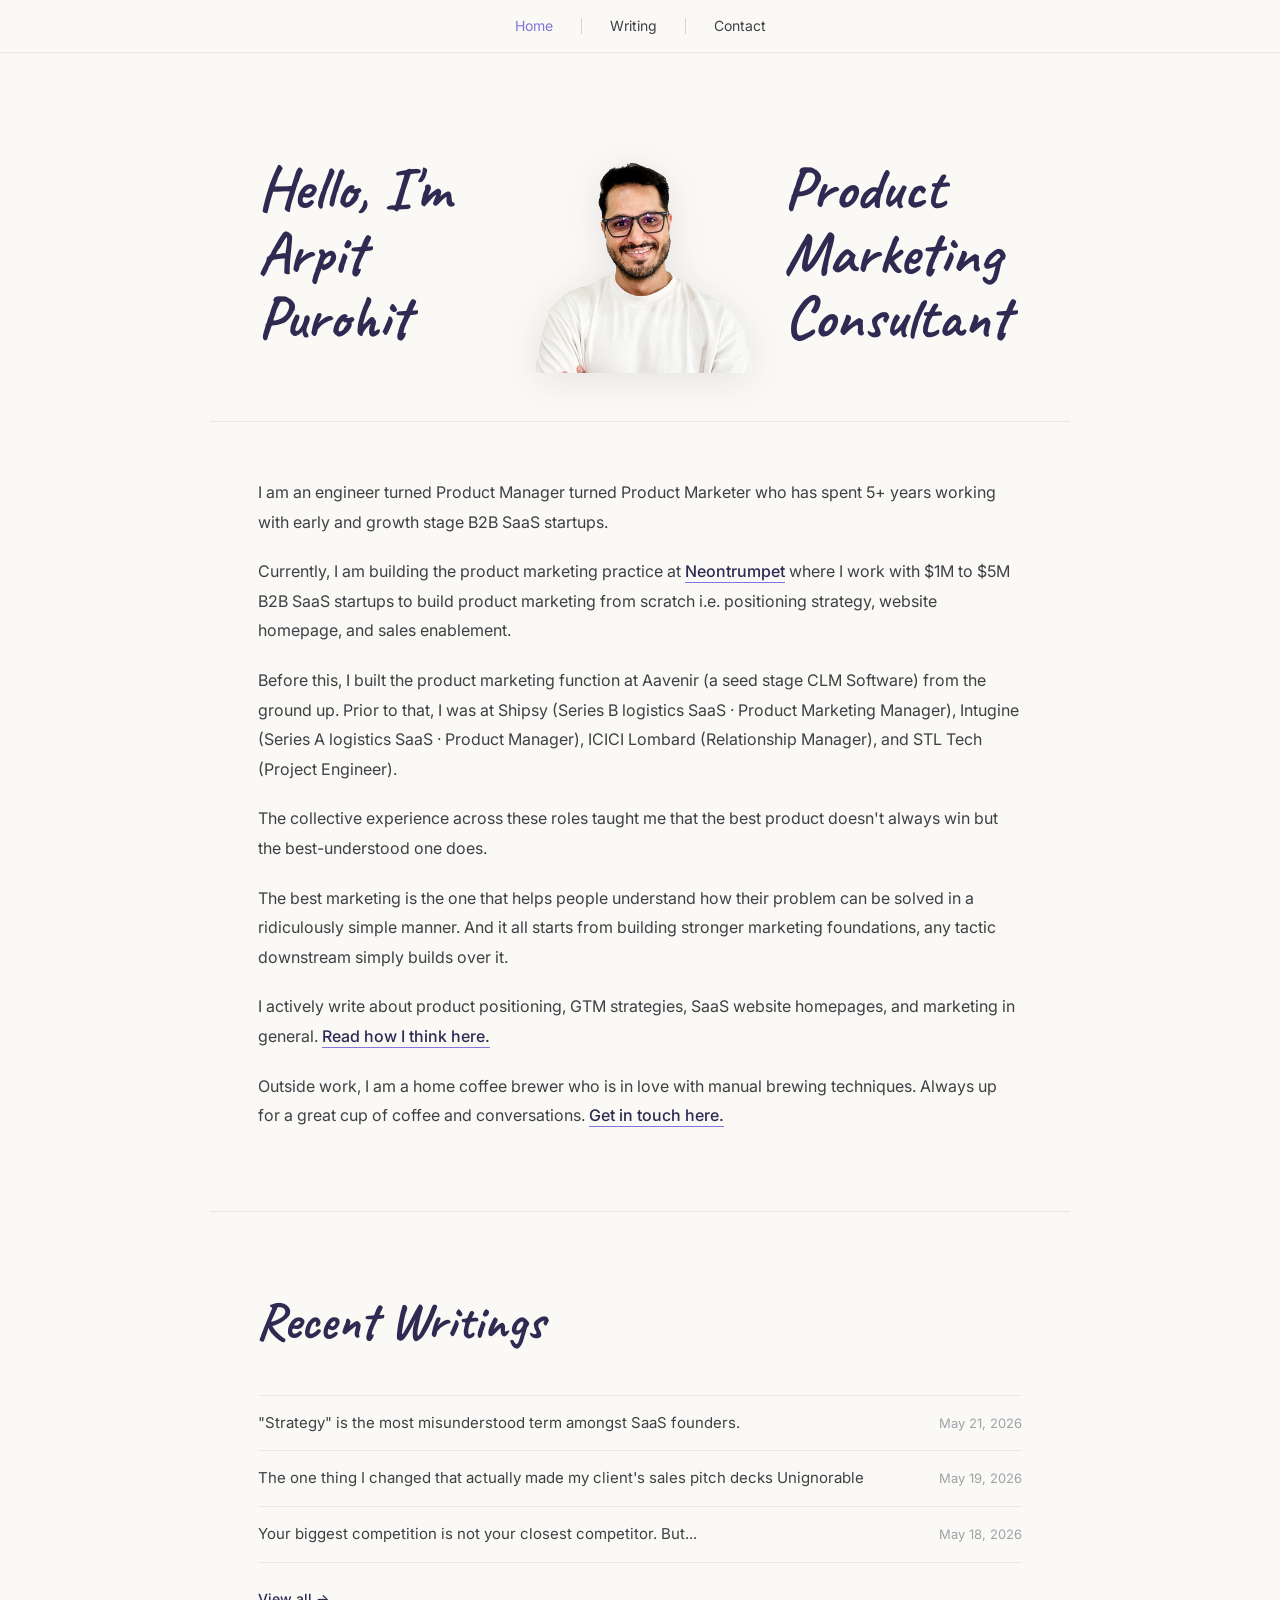
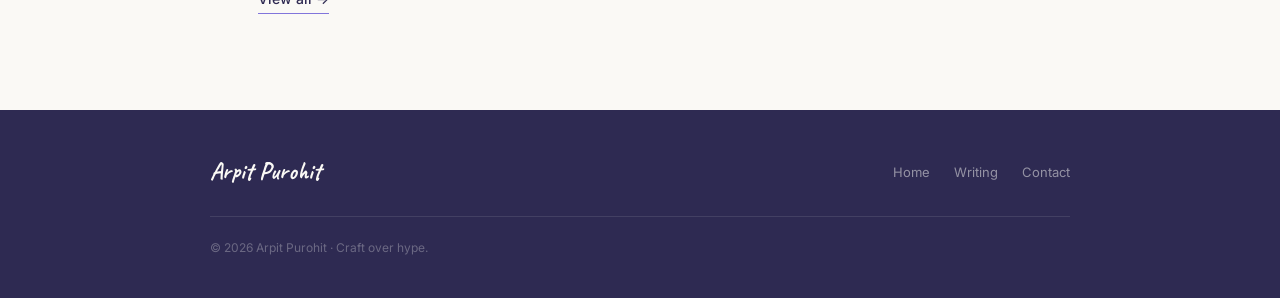
==== index.html @ 3bbecd88 "Update index.html" ====
<!DOCTYPE html>
<html lang="en">
<head>
  <meta charset="UTF-8"/>
  <meta name="viewport" content="width=device-width, initial-scale=1.0"/>
  <title>Arpit Purohit — Product Marketing Consultant</title>
  <meta name="description" content="Product Marketing Consultant helping $1M–$5M ARR B2B SaaS startups build product marketing from scratch."/>
  <link rel="preconnect" href="https://fonts.googleapis.com">
  <link rel="preconnect" href="https://fonts.gstatic.com" crossorigin>
  <link href="https://fonts.googleapis.com/css2?family=Inter:wght@400;500;600&display=swap" rel="stylesheet">
  <style>
    @font-face {
      font-family: 'Caveat';
      src: url('[data-uri]') format('truetype');
      font-weight: 700;
      font-style: normal;
    }

    *, *::before, *::after { margin: 0; padding: 0; box-sizing: border-box; }

    :root {
      --deep-violet:  #2E2A52;
      --dusty-violet: #8175DB;
      --lilac-mist:   #E8E5F9;
      --cream:        #FAF9F5;
      --stone:        #3F3F46;
      --mist-gray:    #A1A1AA;
      --ff-caveat:    'Caveat', cursive;
      --ff-body:      'Inter', sans-serif;
      --max-w:        860px;
      --pad:          clamp(20px, 5vw, 48px);
    }

    html { scroll-behavior: smooth; }

    body {
      background: var(--cream);
      color: var(--stone);
      font-family: var(--ff-body);
      font-size: 16px;
      line-height: 1.75;
      -webkit-font-smoothing: antialiased;
    }

    /* ── NAV ── */
    .site-nav {
      position: sticky;
      top: 0;
      z-index: 100;
      background: var(--cream);
      border-bottom: 1px solid rgba(46,42,82,0.1);
    }
    .nav-inner {
      max-width: var(--max-w);
      margin: 0 auto;
      padding: 0 var(--pad);
      height: 52px;
      display: flex;
      align-items: center;
      justify-content: center;
    }
    .nav-links {
      display: flex;
      list-style: none;
      align-items: center;
      gap: 0;
    }
    .nav-divider {
      width: 1px;
      height: 16px;
      background: rgba(46,42,82,0.18);
      flex-shrink: 0;
    }
    .nav-links li a {
      display: block;
      font-family: var(--ff-body);
      font-size: 14px;
      font-weight: 400;
      color: var(--stone);
      text-decoration: none;
      padding: 0 28px;
      height: 52px;
      line-height: 52px;
      transition: color 0.2s;
    }
    .nav-links li a:hover,
    .nav-links li a.active {
      color: var(--dusty-violet);
      background: none;
    }

    /* mobile nav */
    .nav-toggle {
      display: none;
      position: absolute;
      right: var(--pad);
      flex-direction: column;
      gap: 5px;
      cursor: pointer;
      background: none;
      border: none;
      padding: 8px;
    }
    .nav-toggle span {
      display: block;
      width: 20px;
      height: 2px;
      background: var(--deep-violet);
      border-radius: 2px;
      transition: transform .3s, opacity .3s;
    }
    .nav-toggle.open span:nth-child(1) { transform: translateY(7px) rotate(45deg); }
    .nav-toggle.open span:nth-child(2) { opacity: 0; }
    .nav-toggle.open span:nth-child(3) { transform: translateY(-7px) rotate(-45deg); }

    /* ── HERO ── */
    .hero {
      max-width: var(--max-w);
      margin: 0 auto;
      padding: clamp(48px,7vw,80px) var(--pad) clamp(32px,4vw,48px);
      display: grid;
      grid-template-columns: 1fr auto 1fr;
      gap: 24px;
      align-items: center;
    }
    .hero-left {
      align-self: center;
    }
    .hero-left h1 {
      font-family: var(--ff-caveat);
      font-size: clamp(44px, 5.5vw, 60px);
      font-weight: 700;
      color: var(--deep-violet);
      line-height: 1.08;
    }
    .hero-center {
      display: flex;
      flex-direction: column;
      align-items: center;
    }
    .hero-photo-wrap {
      width: clamp(180px, 24vw, 240px);
    }
    .hero-photo-wrap img {
      display: block;
      width: 100%;
      border-radius: 2px;
      filter: drop-shadow(0 6px 20px rgba(46,42,82,0.11));
    }
    .hero-right {
      text-align: left;
      align-self: center;
    }
    .hero-right h2 {
      font-family: var(--ff-caveat);
      font-size: clamp(44px, 5.5vw, 60px);
      font-weight: 700;
      color: var(--deep-violet);
      line-height: 1.08;
    }

    /* ── ABOUT ── */
    .about {
      max-width: var(--max-w);
      margin: 0 auto;
      padding: clamp(32px,5vw,56px) var(--pad) clamp(48px,7vw,80px);
    }
    .about p {
      font-family: var(--ff-body);
      font-size: clamp(14px, 1.6vw, 16px);
      color: var(--stone);
      line-height: 1.85;
      margin-bottom: 20px;
    }
    .about p:last-child { margin-bottom: 0; }
    .about a {
      color: var(--deep-violet);
      text-decoration: none;
      font-weight: 500;
      border-bottom: 1.5px solid var(--dusty-violet);
      padding-bottom: 1px;
      transition: color 0.2s;
    }
    .about a:hover { color: var(--dusty-violet); }
    .about strong {
      color: var(--deep-violet);
      font-weight: 600;
    }

    /* ── DIVIDER ── */
    .divider {
      max-width: var(--max-w);
      margin: 0 auto;
      padding: 0 var(--pad);
      border: none;
      border-top: 1px solid rgba(46,42,82,0.09);
    }

    /* ── RECENT WRITINGS ── */
    .recent {
      max-width: var(--max-w);
      margin: 0 auto;
      padding: clamp(40px,6vw,64px) var(--pad) clamp(56px,8vw,96px);
    }
    .recent-heading {
      font-family: var(--ff-caveat);
      font-size: clamp(36px, 5vw, 52px);
      font-weight: 700;
      color: var(--deep-violet);
      margin-bottom: 28px;
    }
    .recent-list { list-style: none; }
    .recent-item a {
      display: flex;
      align-items: baseline;
      justify-content: space-between;
      gap: 16px;
      padding: 16px 0;
      border-bottom: 1px solid rgba(46,42,82,0.08);
      text-decoration: none;
      transition: color 0.2s;
    }
    .recent-item:first-child a { border-top: 1px solid rgba(46,42,82,0.08); }
    .recent-item a:hover .recent-title { color: var(--dusty-violet); }
    .recent-title {
      font-family: var(--ff-body);
      font-size: clamp(13px,1.5vw,15px);
      color: var(--stone);
      line-height: 1.5;
      flex: 1;
      transition: color 0.2s;
    }
    .recent-date {
      font-family: var(--ff-body);
      font-size: 13px;
      color: var(--mist-gray);
      white-space: nowrap;
      flex-shrink: 0;
    }
    .view-all {
      display: inline-flex;
      align-items: center;
      gap: 8px;
      margin-top: 24px;
      font-family: var(--ff-body);
      font-size: 14px;
      font-weight: 500;
      color: var(--deep-violet);
      text-decoration: none;
      border-bottom: 1.5px solid var(--dusty-violet);
      padding-bottom: 2px;
      transition: color 0.2s;
    }
    .view-all:hover { color: var(--dusty-violet); }

    /* ── FOOTER ── */
    .site-footer {
      background: var(--deep-violet);
      padding: 40px var(--pad);
    }
    .footer-inner {
      max-width: var(--max-w);
      margin: 0 auto;
      display: flex;
      align-items: center;
      justify-content: space-between;
      flex-wrap: wrap;
      gap: 16px;
    }
    .footer-name {
      font-family: var(--ff-caveat);
      font-size: 24px;
      font-weight: 700;
      color: var(--cream);
      text-decoration: none;
    }
    .footer-links {
      display: flex;
      gap: 24px;
      list-style: none;
    }
    .footer-links a {
      font-size: 13px;
      color: rgba(250,249,245,0.5);
      text-decoration: none;
      transition: color 0.2s;
    }
    .footer-links a:hover { color: var(--cream); }
    .footer-copy {
      width: 100%;
      padding-top: 20px;
      margin-top: 8px;
      border-top: 1px solid rgba(250,249,245,0.1);
      font-size: 12px;
      color: rgba(250,249,245,0.3);
    }

    /* ── ANIMATIONS ── */
    @keyframes fadeUp {
      from { opacity: 0; transform: translateY(20px); }
      to   { opacity: 1; transform: translateY(0); }
    }
    .fu { animation: fadeUp 0.6s ease both; }
    .fu-1 { animation-delay: 0.05s; }
    .fu-2 { animation-delay: 0.15s; }
    .fu-3 { animation-delay: 0.28s; }
    .fu-4 { animation-delay: 0.42s; }

    /* ── RESPONSIVE ── */
    @media (max-width: 640px) {
      .nav-toggle { display: flex; }
      .nav-inner { justify-content: center; }
      .nav-links {
        display: none;
        position: fixed;
        inset: 52px 0 0 0;
        background: var(--cream);
        flex-direction: column;
        align-items: center;
        justify-content: center;
        gap: 0;
      }
      .nav-links.open { display: flex; }
      .nav-divider { display: none; }
      .nav-links li a {
        font-size: 18px;
        padding: 18px 48px;
        height: auto;
        line-height: 1.4;
        width: 100%;
        text-align: center;
      }
      .hero {
        grid-template-columns: 1fr;
        text-align: center;
        gap: 32px;
      }
      .hero-right { text-align: center; }
      .hero-center { order: -1; }
      .hero-photo-wrap { width: clamp(160px, 50vw, 220px); margin: 0 auto; }
    }
  </style>
</head>
<body>

<!-- NAV -->
<nav class="site-nav">
  <div class="nav-inner">
    <button class="nav-toggle" id="navToggle" aria-label="Menu">
      <span></span><span></span><span></span>
    </button>
    <ul class="nav-links" id="navLinks">
      <li><a href="index.html" class="active">Home</a></li>
      <span class="nav-divider" aria-hidden="true"></span>
      <li><a href="writing.html">Writing</a></li>
      <span class="nav-divider" aria-hidden="true"></span>
      <li><a href="contact.html">Contact</a></li>
    </ul>
  </div>
</nav>

<!-- HERO -->
<div class="hero">
  <div class="hero-left fu fu-1">
    <h1>Hello, I'm<br>Arpit Purohit</h1>
  </div>
  <div class="hero-center fu fu-2">
    <div class="hero-photo-wrap">
      <img src="[data-uri]" alt="Arpit Purohit"/>
    </div>
  </div>
  <div class="hero-right fu fu-3">
    <h2>Product<br>Marketing<br>Consultant</h2>
  </div>
</div>

<hr class="divider"/>

<!-- ABOUT -->
<div class="about fu fu-4">
  <p>I am an engineer turned Product Manager turned Product Marketer who has spent 5+ years working with early and growth stage B2B SaaS startups.</p>
  <p>Currently, I am building the product marketing practice at <a href="https://neontrumpet.com/" target="_blank" style="color:var(--deep-violet);border-bottom:1.5px solid var(--dusty-violet);text-decoration:none;padding-bottom:1px;">Neontrumpet</a> where I work with $1M to $5M B2B SaaS startups to build product marketing from scratch i.e. positioning strategy, website homepage, and sales enablement.</p>
  <p>Before this, I built the product marketing function at Aavenir (a seed stage CLM Software) from the ground up. Prior to that, I was at Shipsy (Series B logistics SaaS &middot; Product Marketing Manager), Intugine (Series A logistics SaaS &middot; Product Manager), ICICI Lombard (Relationship Manager), and STL Tech (Project Engineer).</p>
  <p>The collective experience across these roles taught me that the best product doesn't always win but the best-understood one does.</p>
  <p>The best marketing is the one that helps people understand how their problem can be solved in a ridiculously simple manner. And it all starts from building stronger marketing foundations, any tactic downstream simply builds over it.</p>
  <p>I actively write about product positioning, GTM strategies, SaaS website homepages, and marketing in general. <a href="writing.html">Read how I think here.</a></p>
  <p>Outside work, I am a home coffee brewer who is in love with manual brewing techniques. Always up for a great cup of coffee and conversations. <a href="contact.html">Get in touch here.</a></p>
</div>

<hr class="divider"/>

<!-- RECENT WRITINGS -->
<div class="recent">
  <div class="recent-heading">Recent Writings</div>
  <ul class="recent-list" id="recentList">
    <li class="recent-item" style="border:none;">
      <span class="recent-title" style="color:var(--mist-gray);font-size:13px;">Loading...</span>
    </li>
  </ul>
  <a href="writing.html" class="view-all">View all &#8594;</a>
</div>

<!-- FOOTER -->
<footer class="site-footer">
  <div class="footer-inner">
    <a href="index.html" class="footer-name">Arpit Purohit</a>
    <ul class="footer-links">
      <li><a href="index.html">Home</a></li>
      <li><a href="writing.html">Writing</a></li>
      <li><a href="contact.html">Contact</a></li>
    </ul>
    <div class="footer-copy">© 2026 Arpit Purohit &middot; Craft over hype.</div>
  </div>
</footer>

<script>
  // Nav toggle
  const toggle = document.getElementById('navToggle');
  const links  = document.getElementById('navLinks');
  if (toggle) {
    toggle.addEventListener('click', () => {
      toggle.classList.toggle('open');
      links.classList.toggle('open');
    });
    links.querySelectorAll('a').forEach(a => {
      a.addEventListener('click', () => {
        toggle.classList.remove('open');
        links.classList.remove('open');
      });
    });
  }

  // Load 3 latest posts dynamically
  function slugify(title, index) {
    return title.toLowerCase().replace(/[^a-z0-9]+/g, '-').replace(/(^-|-$)/g, '') + '-' + index;
  }

  async function loadRecentPosts() {
    try {
      const res = await fetch('posts.json');
      const posts = await res.json();
      // Sort by date descending
      posts.sort((a, b) => new Date(b.Date) - new Date(a.Date));
      const top3 = posts.slice(0, 3);
      const list = document.getElementById('recentList');
      list.innerHTML = top3.map((p, i) => {
        const slug = slugify(p['Post Title'] || '', i);
        return `<li class="recent-item">
          <a href="post.html?id=${encodeURIComponent(slug)}">
            <span class="recent-title">${p['Post Title'] || ''}</span>
            <span class="recent-date">${p.Date || ''}</span>
          </a>
        </li>`;
      }).join('');
      // Cache for post page
      sessionStorage.setItem('ap_posts', JSON.stringify(posts));
    } catch(e) {
      document.getElementById('recentList').innerHTML =
        '<li class="recent-item"><span class="recent-title" style="color:var(--mist-gray)">Could not load posts.</span></li>';
    }
  }

  loadRecentPosts();
</script>

</body>
</html>
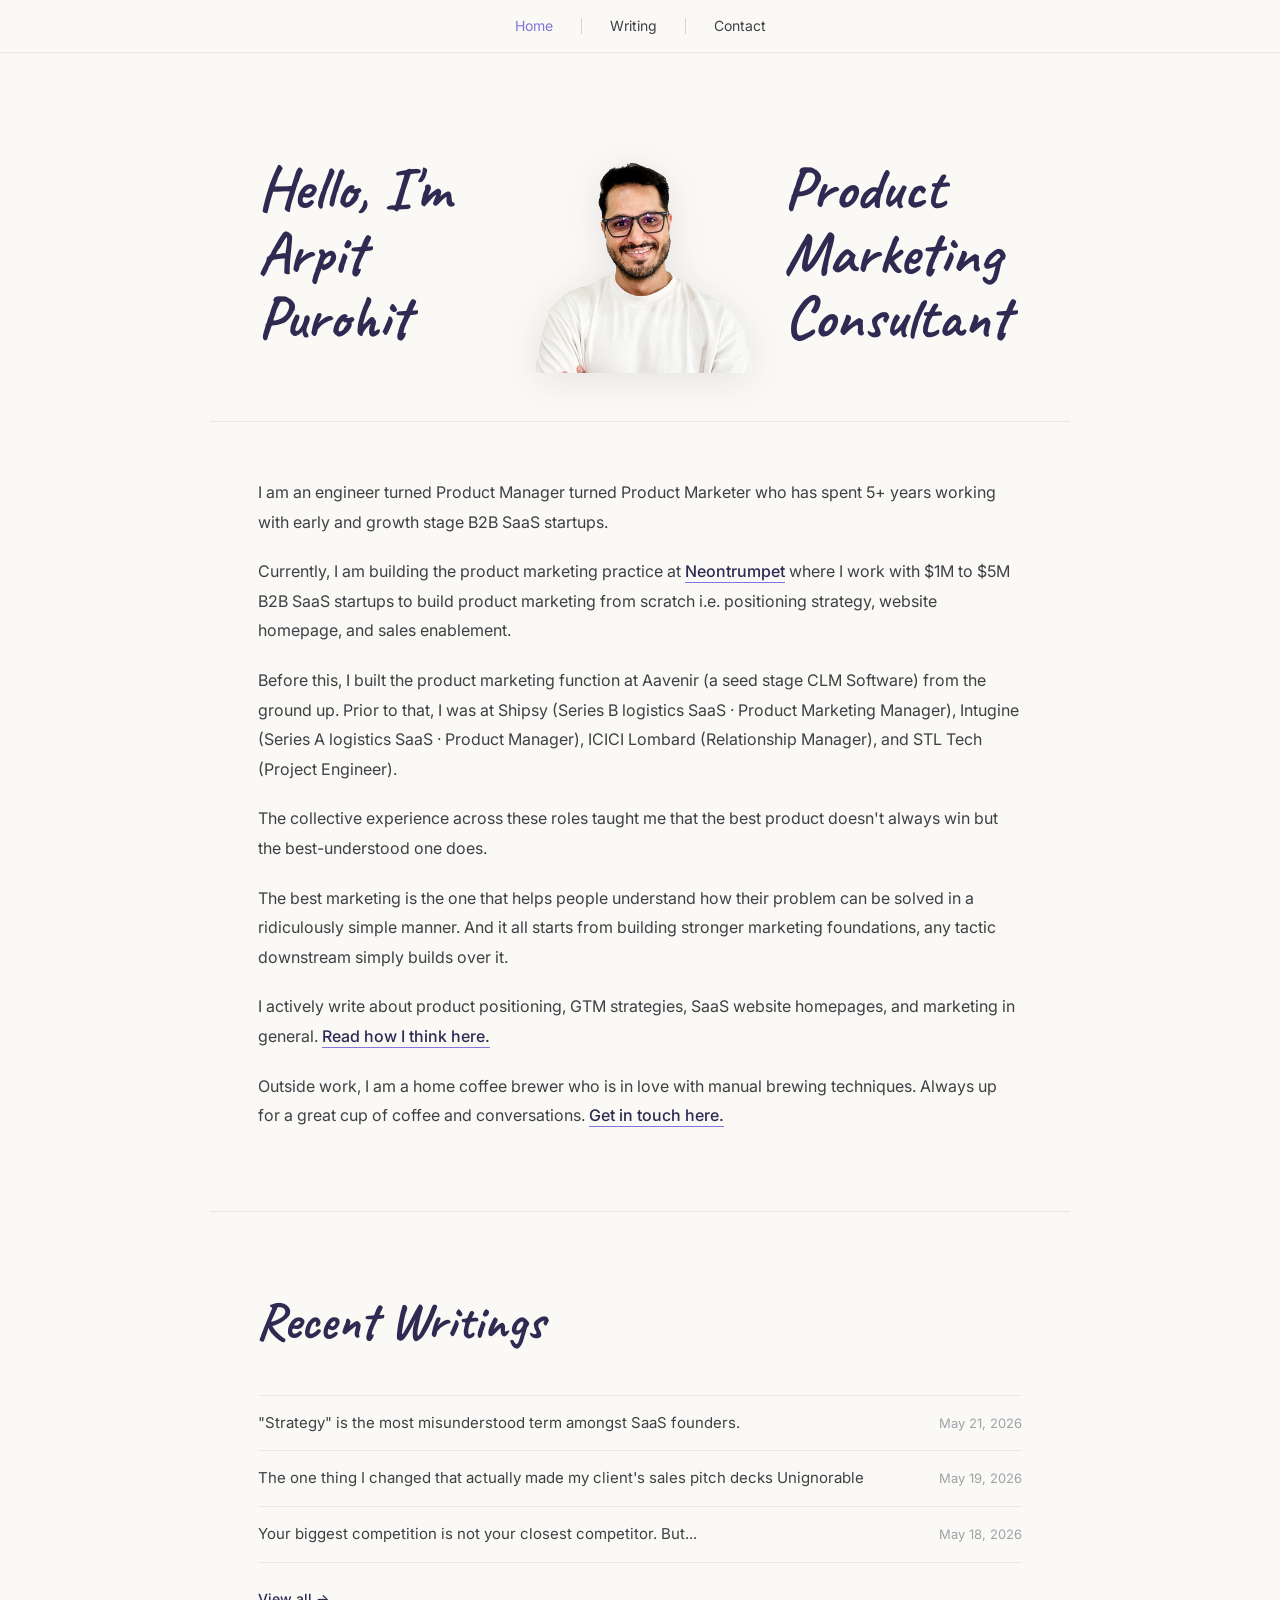
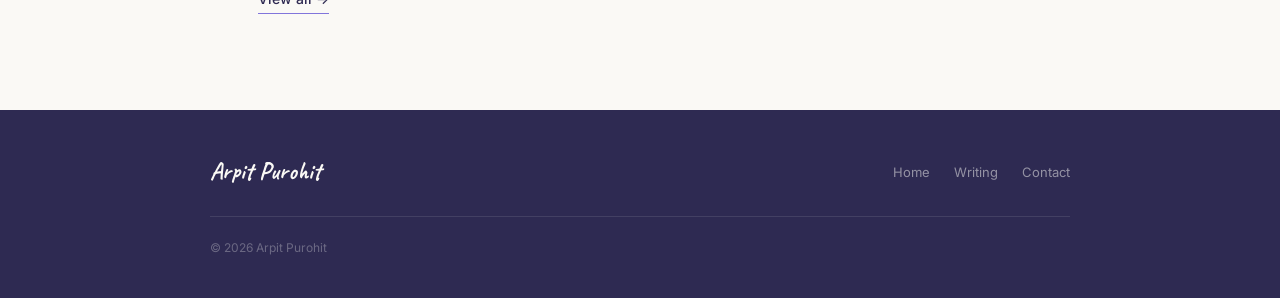
==== commit c8273830: "Update index.html" ====
--- a/index.html
+++ b/index.html
@@ -409,7 +409,7 @@
       <li><a href="writing.html">Writing</a></li>
       <li><a href="contact.html">Contact</a></li>
     </ul>
-    <div class="footer-copy">© 2026 Arpit Purohit &middot; Craft over hype.</div>
+    <div class="footer-copy">© 2026 Arpit Purohit </div>
   </div>
 </footer>
 
@@ -431,9 +431,9 @@
   }
 
   // Load 3 latest posts dynamically
-  function slugify(title, index) {
-    return title.toLowerCase().replace(/[^a-z0-9]+/g, '-').replace(/(^-|-$)/g, '') + '-' + index;
-  }
+  function slugify(title) {
+  return title.toLowerCase().replace(/[^a-z0-9]+/g, '-').replace(/(^-|-$)/g, '');
+}
 
   async function loadRecentPosts() {
     try {
@@ -444,7 +444,7 @@
       const top3 = posts.slice(0, 3);
       const list = document.getElementById('recentList');
       list.innerHTML = top3.map((p, i) => {
-        const slug = slugify(p['Post Title'] || '', i);
+        const slug = slugify(p['Post Title'] || '');
         return `<li class="recent-item">
           <a href="post.html?id=${encodeURIComponent(slug)}">
             <span class="recent-title">${p['Post Title'] || ''}</span>
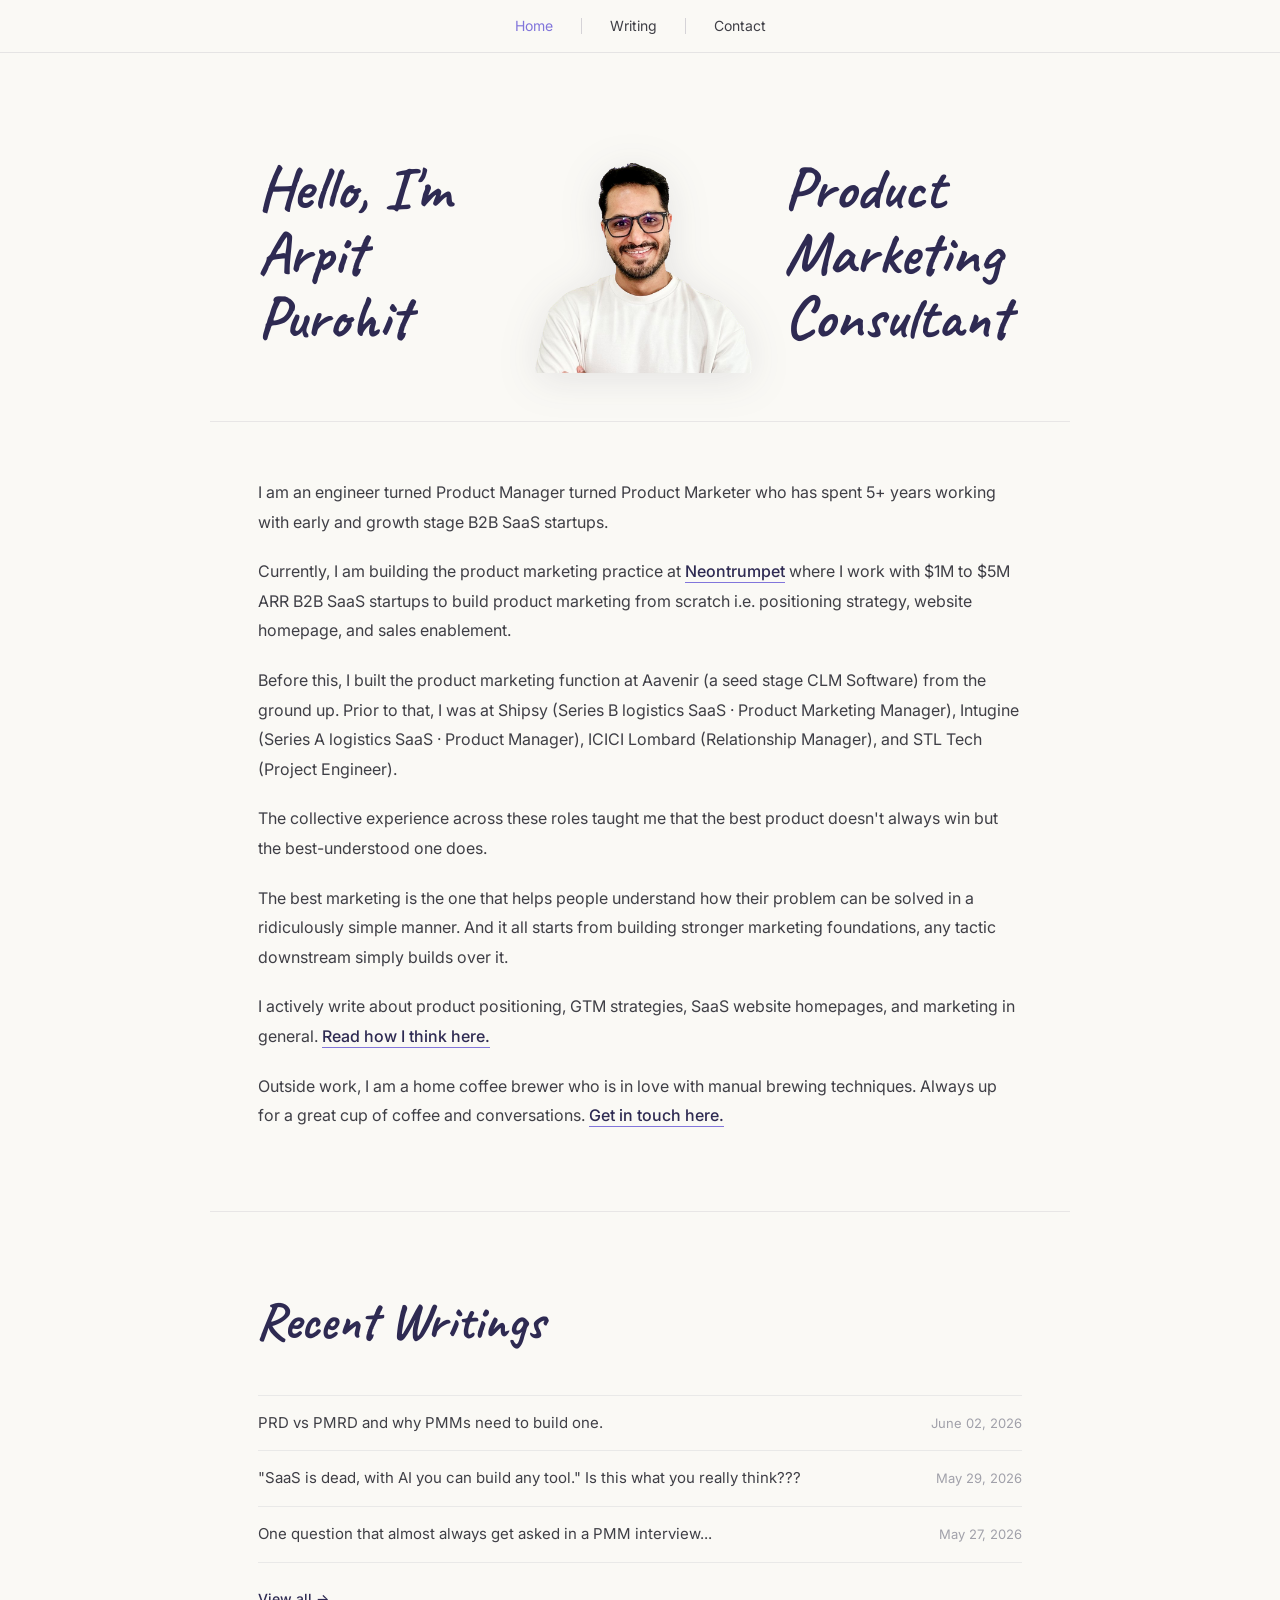
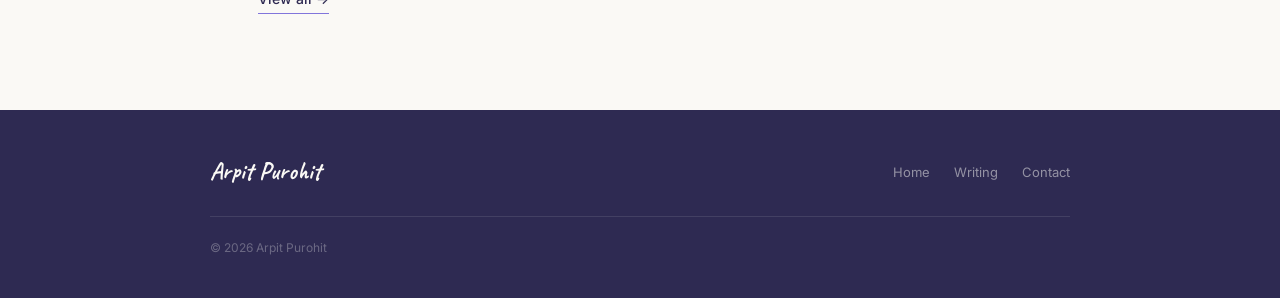
==== commit fcf06142: "Update index.html" ====
--- a/index.html
+++ b/index.html
@@ -308,28 +308,8 @@
 
     /* ── RESPONSIVE ── */
     @media (max-width: 640px) {
-      .nav-toggle { display: flex; }
-      .nav-inner { justify-content: center; }
-      .nav-links {
-        display: none;
-        position: fixed;
-        inset: 52px 0 0 0;
-        background: var(--cream);
-        flex-direction: column;
-        align-items: center;
-        justify-content: center;
-        gap: 0;
-      }
-      .nav-links.open { display: flex; }
-      .nav-divider { display: none; }
-      .nav-links li a {
-        font-size: 18px;
-        padding: 18px 48px;
-        height: auto;
-        line-height: 1.4;
-        width: 100%;
-        text-align: center;
-      }
+      .nav-toggle { display: none; }
+      .nav-links li a { padding: 0 16px; font-size: 13px; }
       .hero {
         grid-template-columns: 1fr;
         text-align: center;
@@ -379,7 +359,7 @@
 <!-- ABOUT -->
 <div class="about fu fu-4">
   <p>I am an engineer turned Product Manager turned Product Marketer who has spent 5+ years working with early and growth stage B2B SaaS startups.</p>
-  <p>Currently, I am building the product marketing practice at <a href="https://neontrumpet.com/" target="_blank" style="color:var(--deep-violet);border-bottom:1.5px solid var(--dusty-violet);text-decoration:none;padding-bottom:1px;">Neontrumpet</a> where I work with $1M to $5M B2B SaaS startups to build product marketing from scratch i.e. positioning strategy, website homepage, and sales enablement.</p>
+  <p>Currently, I am building the product marketing practice at <a href="https://neontrumpet.com/" target="_blank" style="color:var(--deep-violet);border-bottom:1.5px solid var(--dusty-violet);text-decoration:none;padding-bottom:1px;">Neontrumpet</a> where I work with $1M to $5M ARR B2B SaaS startups to build product marketing from scratch i.e. positioning strategy, website homepage, and sales enablement.</p>
   <p>Before this, I built the product marketing function at Aavenir (a seed stage CLM Software) from the ground up. Prior to that, I was at Shipsy (Series B logistics SaaS &middot; Product Marketing Manager), Intugine (Series A logistics SaaS &middot; Product Manager), ICICI Lombard (Relationship Manager), and STL Tech (Project Engineer).</p>
   <p>The collective experience across these roles taught me that the best product doesn't always win but the best-understood one does.</p>
   <p>The best marketing is the one that helps people understand how their problem can be solved in a ridiculously simple manner. And it all starts from building stronger marketing foundations, any tactic downstream simply builds over it.</p>
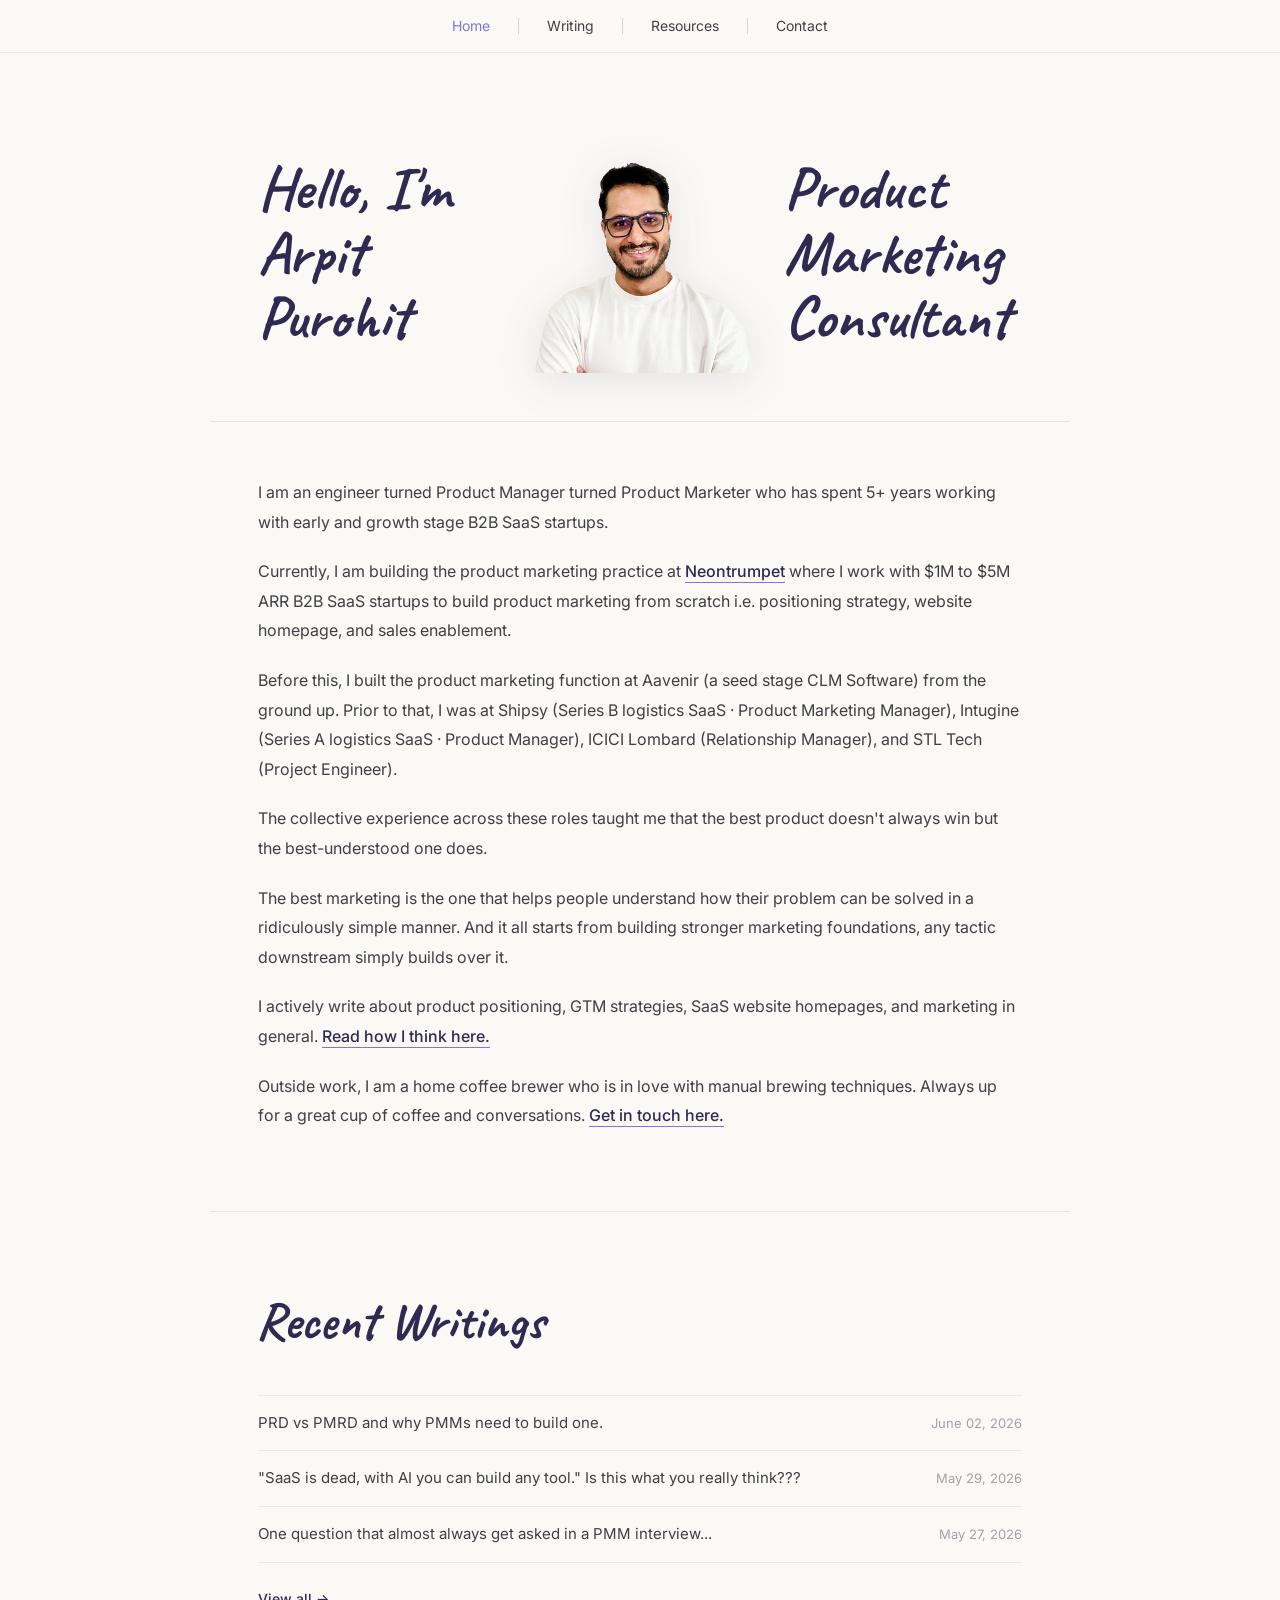
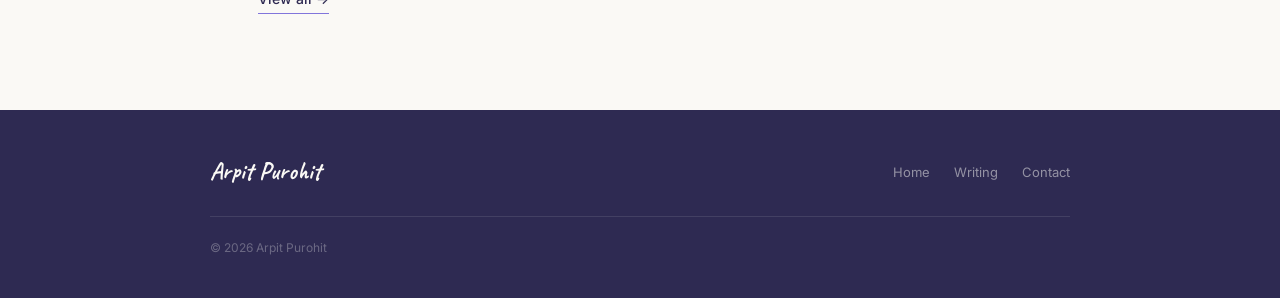
==== commit c0474b95: "Update index.html" ====
--- a/index.html
+++ b/index.html
@@ -333,6 +333,8 @@
       <li><a href="index.html" class="active">Home</a></li>
       <span class="nav-divider" aria-hidden="true"></span>
       <li><a href="writing.html">Writing</a></li>
+      <span class="nav-divider" aria-hidden="true"></span>
+      <li><a href="resources.html">Resources</a></li>
       <span class="nav-divider" aria-hidden="true"></span>
       <li><a href="contact.html">Contact</a></li>
     </ul>
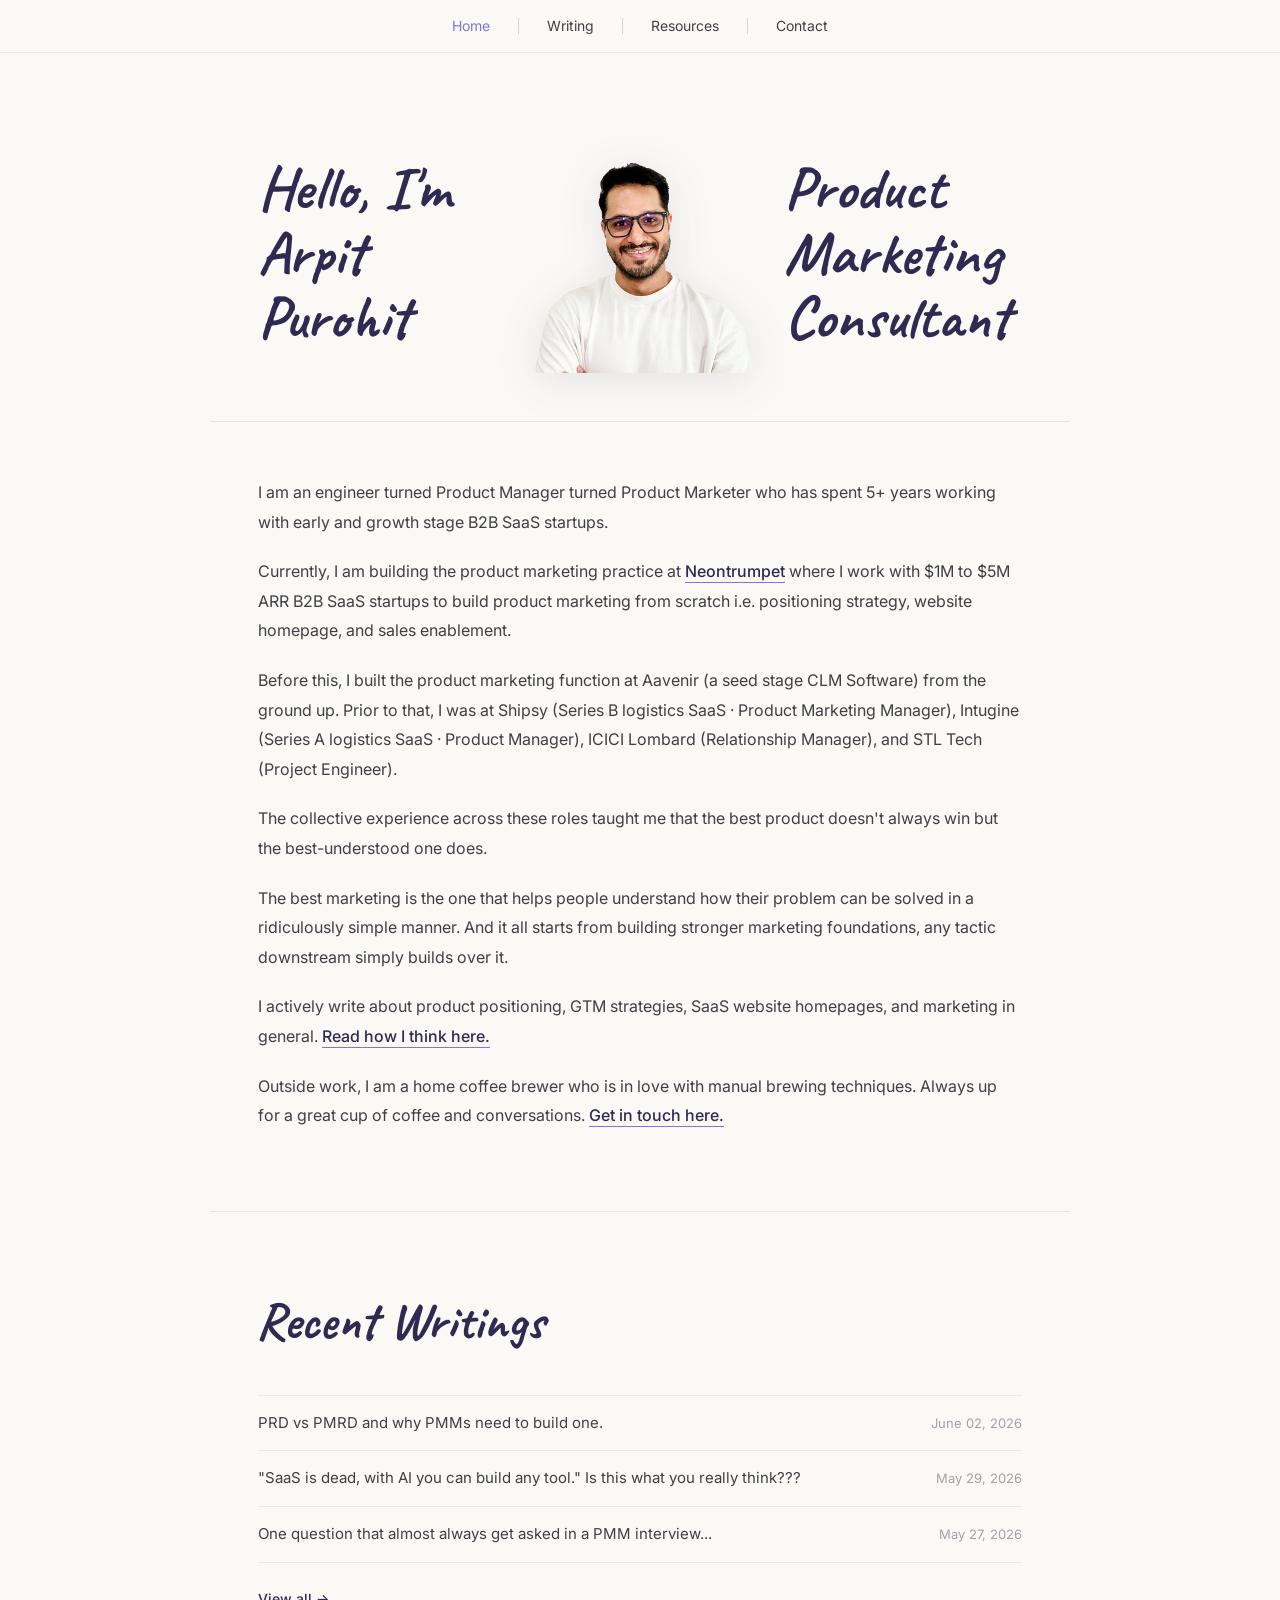
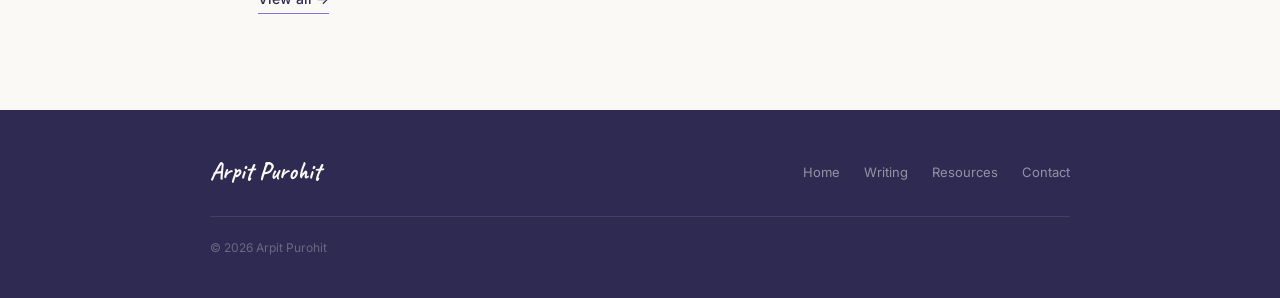
==== commit aea82e94: "Update index.html" ====
--- a/index.html
+++ b/index.html
@@ -389,6 +389,7 @@
     <ul class="footer-links">
       <li><a href="index.html">Home</a></li>
       <li><a href="writing.html">Writing</a></li>
+      <li><a href="writing.html">Resources</a></li>
       <li><a href="contact.html">Contact</a></li>
     </ul>
     <div class="footer-copy">© 2026 Arpit Purohit </div>
